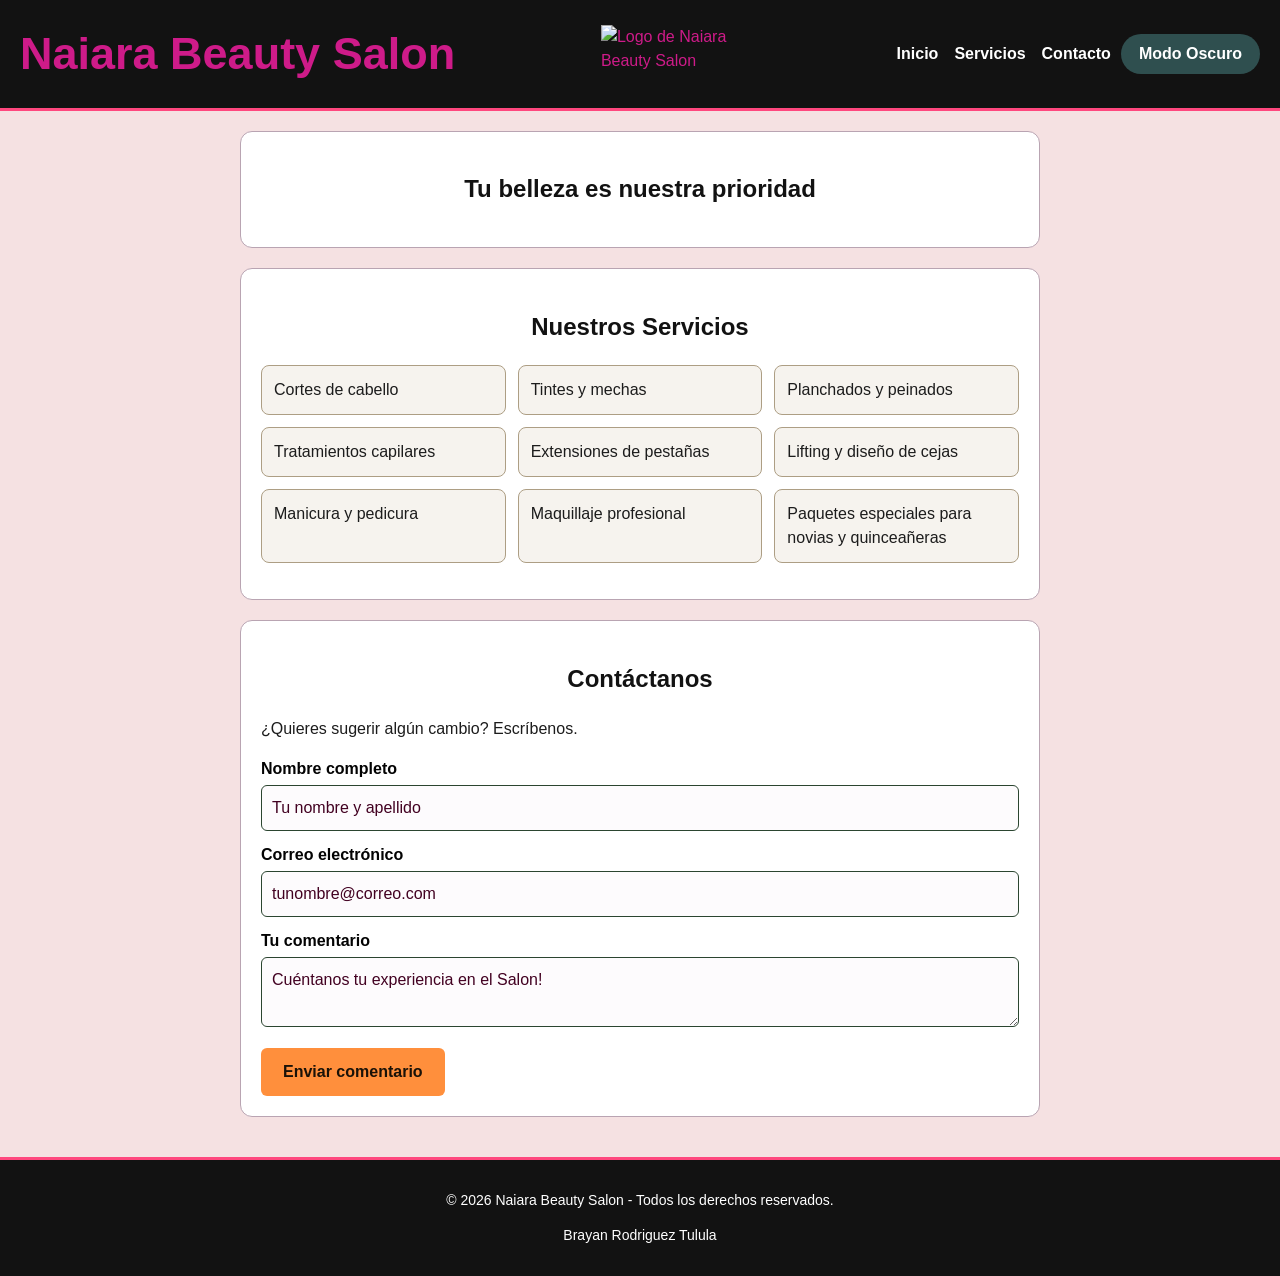
==== index.html @ d3274404 "update style.css" ====
<!DOCTYPE html>
<html lang="es">

<head>
    <title>Naiara Beauty Salon</title>
    <link rel="stylesheet" href="style.css">
    <meta name="viewport" content="width=device-width, initial-scale=1">
</head>

<body>
    <header>
        <p class="marca">Naiara Beauty Salon</p>
        <img src="logo.png" alt="Logo de Naiara Beauty Salon">
        <nav>
            <ul>
                <li><a href="#">Inicio</a></li>
                <li><a href="#">Servicios</a></li>
                <li><a href="#">Contacto </a></li>
            </ul>
        </nav>
        <button type="button" id="btn-tema" class="boton-modo"> Modo Oscuro</button>
    </header>
    <main>
        <section id="inicio" class="tarjeta">
            <h1>Tu belleza es nuestra prioridad</h1>
        </section>

        <section id="servicios" class="tarjeta">
            <h2>Nuestros Servicios</h2>
            <ul>
                <li>Cortes de cabello</li>
                <li>Tintes y mechas</li>
                <li>Planchados y peinados</li>
                <li>Tratamientos capilares</li>
                <li>Extensiones de pestañas</li>
                <li>Lifting y diseño de cejas</li>
                <li>Manicura y pedicura</li>
                <li>Maquillaje profesional</li>
                <li>Paquetes especiales para novias y quinceañeras</li>
            </ul>
        </section>
        <section id="contacto" class="tarjeta">
            <h2>Contáctanos</h2>
            <p>¿Quieres sugerir algún cambio? Escríbenos.</p>
            <form>
                <label for="nombre">Nombre completo</label>
                <input type="text" id="nombre" name="nombre" placeholder="Tu nombre y apellido" required>

                <label for="correo">Correo electrónico</label>
                <input type="email" id="correo" name="correo" placeholder="tunombre@correo.com" required>

                <label for="comentario">Tu comentario</label>
                <textarea id="comentario" name="comentario rows="4" placeholder="Cuéntanos tu experiencia en el Salon!"></textarea>

                <button type="submit">Enviar comentario</button>
            </form>
        </section>
    </main>
    <footer>
        <p>&copy; 2026 Naiara Beauty Salon - Todos los derechos reservados. </p>
        <p>Brayan Rodriguez Tulula</p>
    </footer>
    <script src="script.js"></script>
</body>

</html>
---- style.css ----
body {
    background-color: #f5e1e2; 
    color: #1c1c1c;          
    font-family: Arial, sans-serif;
    line-height: 1.5;
    margin: 0;
    padding: 0;
}
header {
    background-color: #121212; 
    color: #ce1b89;
    padding: 20px;
    border-bottom: 3px solid #ff477e; 
    display: flex;
    justify-content: space-between;
    align-items: center;
}

.boton-modo{
  margin-left: 10px;
  background-color: darkslategrey;
  color: #ffffff;
  border: none;
  border-radius: 20px;
  padding: 8px 18px;
  font: inherit;
  font-weight: bold;
}
.marca {
  font-size: 45px;
  font-weight: bold;
  margin: 0;
}
header img {
    display: block;
    margin: 0 auto 10px auto;       
    max-width: 150px;         
}
h1, h2 {
    color: #121212;       
    text-align: center;       
}
nav ul {
    list-style-type: none;     
    padding: 0;
    margin: 0;
    display: flex;
    gap: 16px;
    align-items: center;       
}
nav a {
  color: #ffffff;
  text-decoration: none;
  font-weight: bold;
}

main {
  max-width: 800px;
  margin: 0 auto;
  padding: 20px;
}

.tarjeta{
    background-color: #ffffff;
    border: 1px solid #b9a4b2;
    border-radius: 12px;
    padding: 20px;
    margin-bottom: 20px;
}
#servicios ul {
  list-style: none;
  padding: 0;
  display: flex;
  flex-wrap: wrap;
  gap: 12px;
}

#servicios li {
  flex: 1 1 160px;
  background-color: #f6f3ee;
  border: 1px solid #ad9e84;
  border-radius: 8px;
  padding: 12px;
}

form label {
  display: block;
  font-weight: bold;
  margin: 12px 0 4px;
  color: #030303;
}

form input,
form textarea {
  width: 100%;
  padding: 10px;
  border: 1px solid #2b4530;
  border-radius: 6px;
  box-sizing: border-box;
  font: inherit;
  background-color: #fdfbfd;
  color: #050505;
}

form input::placeholder,
form textarea::placeholder {
  color: #420121;
}

form button {
  display: grid;
  margin-top: 14px;
  background-color: #ff8f3c;
  color: #1a1208;
  border: none;
  border-radius: 6px;
  padding: 12px 22px;
  font: inherit;
  font-weight: bold;
  justify-content: center;
}

footer {
    background-color: #121212;
    border-top: 3px solid #ff477e;
    text-align: center;     
    color: #ffffff;        
    font-size: 14px;
    padding: 16px;
}
@media (max-width: 600px) {
  header {
    flex-direction: column;
    align-items: flex-start;
    gap: 12px;
  }

  nav ul {
    flex-direction: column;
    align-items: flex-start;
    gap: 8px;
  }

  main {
    padding: 12px;
  }

  .tarjeta {
    padding: 16px;
  }

  h1 {
    font-size: 24px;
  }

  #servicios li {
    flex-basis: 100%;
  }

  /* ACTIVAR MODO OSCURO */
  body.oscuro{
    background-color: dimgray;
    color: #ffffff;
  }
  body.oscuro nav{
    background-color: gray;
  }

body.oscuro .tarjeta{
  background-color: gray;
  border-color: #ffffff;
}
body.oscuro .tarjeta h2{
  color: #ce1b89;
}

}
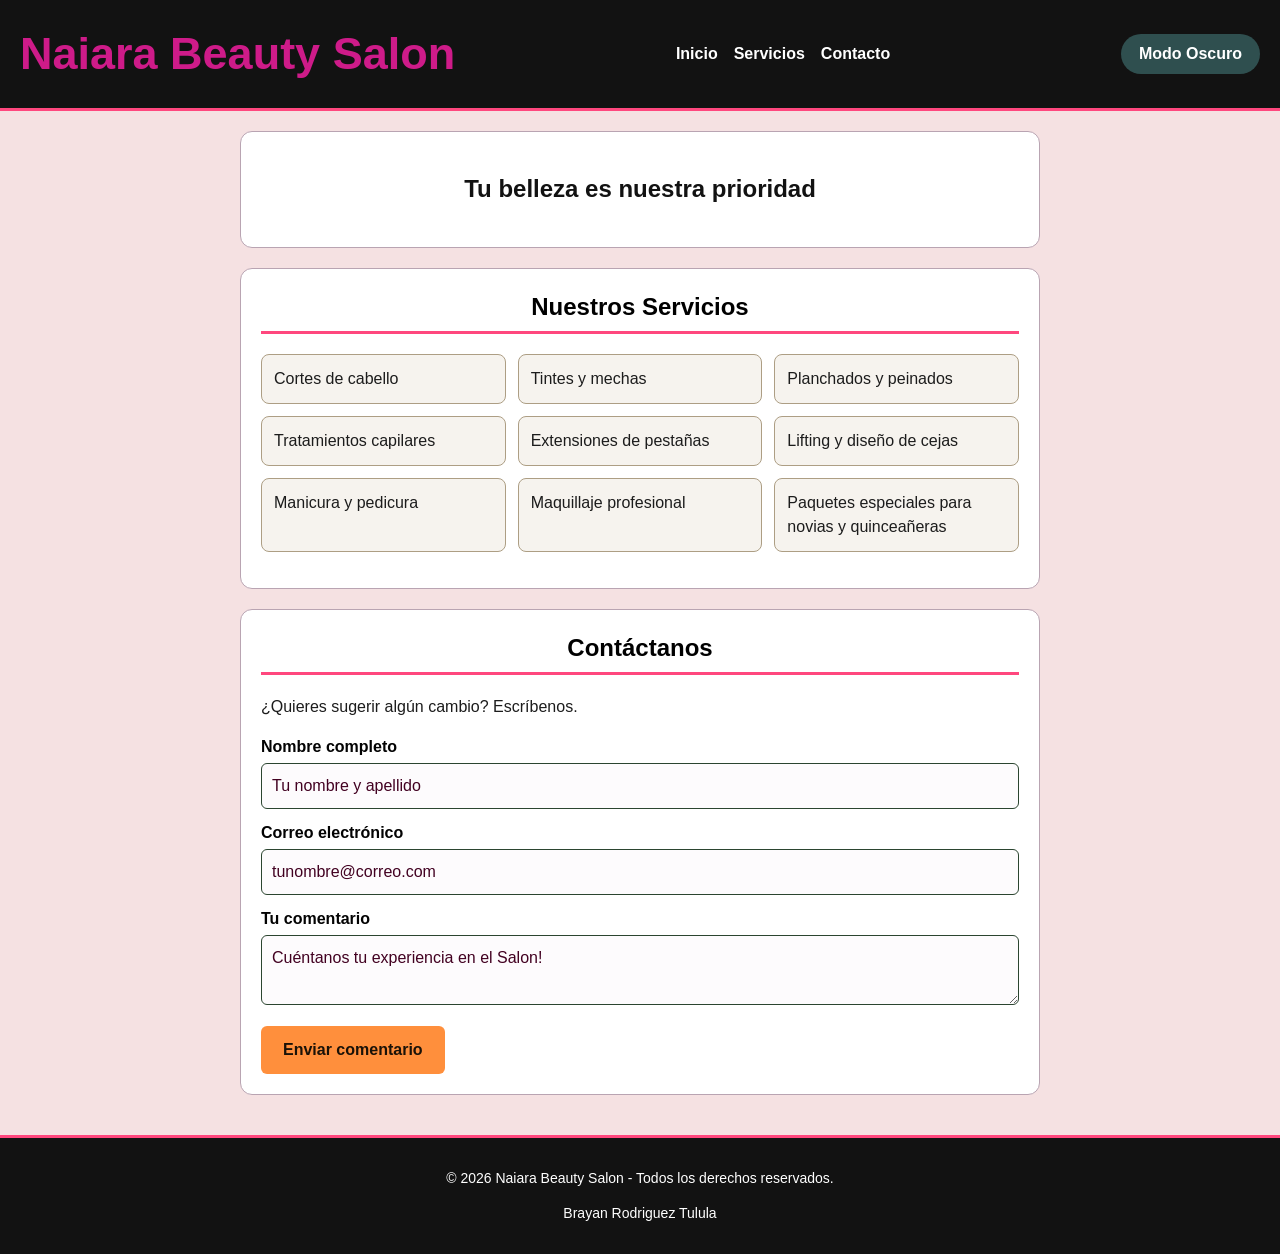
==== commit 61b3f0df: "update style.css" ====
--- a/index.html
+++ b/index.html
@@ -10,7 +10,6 @@
 <body>
     <header>
         <p class="marca">Naiara Beauty Salon</p>
-        <img src="logo.png" alt="Logo de Naiara Beauty Salon">
         <nav>
             <ul>
                 <li><a href="#">Inicio</a></li>
--- a/style.css
+++ b/style.css
@@ -1,22 +1,24 @@
 body {
-    background-color: #f5e1e2; 
-    color: #1c1c1c;          
-    font-family: Arial, sans-serif;
-    line-height: 1.5;
-    margin: 0;
-    padding: 0;
-}
+  background-color: #f5e1e2;
+  color: #1c1c1c;
+  font-family: Arial, sans-serif;
+  line-height: 1.5;
+  margin: 0;
+  padding: 0;
+}
+
+
 header {
-    background-color: #121212; 
-    color: #ce1b89;
-    padding: 20px;
-    border-bottom: 3px solid #ff477e; 
-    display: flex;
-    justify-content: space-between;
-    align-items: center;
-}
-
-.boton-modo{
+  background-color: #121212;
+  color: #ce1b89;
+  padding: 20px;
+  border-bottom: 3px solid #ff477e;
+  display: flex;
+  justify-content: space-between;
+  align-items: center;
+}
+
+.boton-modo {
   margin-left: 10px;
   background-color: darkslategrey;
   color: #ffffff;
@@ -26,28 +28,28 @@
   font: inherit;
   font-weight: bold;
 }
+
 .marca {
   font-size: 45px;
   font-weight: bold;
   margin: 0;
 }
-header img {
-    display: block;
-    margin: 0 auto 10px auto;       
-    max-width: 150px;         
-}
-h1, h2 {
-    color: #121212;       
-    text-align: center;       
-}
+
+h1,
+h2 {
+  color: #121212;
+  text-align: center;
+}
+
 nav ul {
-    list-style-type: none;     
-    padding: 0;
-    margin: 0;
-    display: flex;
-    gap: 16px;
-    align-items: center;       
-}
+  list-style-type: none;
+  padding: 0;
+  margin: 0;
+  display: flex;
+  gap: 16px;
+  align-items: center;
+}
+
 nav a {
   color: #ffffff;
   text-decoration: none;
@@ -60,13 +62,21 @@
   padding: 20px;
 }
 
-.tarjeta{
-    background-color: #ffffff;
-    border: 1px solid #b9a4b2;
-    border-radius: 12px;
-    padding: 20px;
-    margin-bottom: 20px;
-}
+.tarjeta {
+  background-color: #ffffff;
+  border: 1px solid #b9a4b2;
+  border-radius: 12px;
+  padding: 20px;
+  margin-bottom: 20px;
+}
+
+.tarjeta h2 {
+  margin-top: 0;
+  color: #000000;
+  border-bottom: 3px solid #ff477e;
+  padding-bottom: 6px;
+}
+
 #servicios ul {
   list-style: none;
   padding: 0;
@@ -108,7 +118,6 @@
 }
 
 form button {
-  display: grid;
   margin-top: 14px;
   background-color: #ff8f3c;
   color: #1a1208;
@@ -117,17 +126,58 @@
   padding: 12px 22px;
   font: inherit;
   font-weight: bold;
-  justify-content: center;
 }
 
 footer {
-    background-color: #121212;
-    border-top: 3px solid #ff477e;
-    text-align: center;     
-    color: #ffffff;        
-    font-size: 14px;
-    padding: 16px;
-}
+  background-color: #121212;
+  border-top: 3px solid #ff477e;
+  text-align: center;
+  color: #ffffff;
+  font-size: 14px;
+  padding: 16px;
+}
+
+/* ACTIVAR MODO OSCURO */
+body.oscuro {
+  background-color: dimgray;
+  color: #000000;
+}
+
+body.oscuro nav {
+  background-color: rgb(0, 0, 0);
+}
+
+body.oscuro .tarjeta {
+  background-color: gray;
+  border-color: #ce1b89;
+}
+
+body.oscuro .tarjeta h1 {
+  color: #ffffff;
+}
+
+body.oscuro .tarjeta h2 {
+  color: #ffffff;
+}
+body.oscuro .tarjeta p {
+  color: #ffffff;
+}
+body.oscuro form label {
+  color: #ffffff;
+}
+body.oscuro form input,
+body.oscuro form textarea {
+  background-color: #e7e7e6;
+  border-color: #cfe0d1;
+  color: #ffffff;
+}
+
+body.oscuro form input::placeholder,
+body.oscuro form textarea::placeholder {
+  color: #696969;
+}
+
+
 @media (max-width: 600px) {
   header {
     flex-direction: column;
@@ -157,21 +207,6 @@
     flex-basis: 100%;
   }
 
-  /* ACTIVAR MODO OSCURO */
-  body.oscuro{
-    background-color: dimgray;
-    color: #ffffff;
-  }
-  body.oscuro nav{
-    background-color: gray;
-  }
-
-body.oscuro .tarjeta{
-  background-color: gray;
-  border-color: #ffffff;
-}
-body.oscuro .tarjeta h2{
-  color: #ce1b89;
-}
+
 
 }
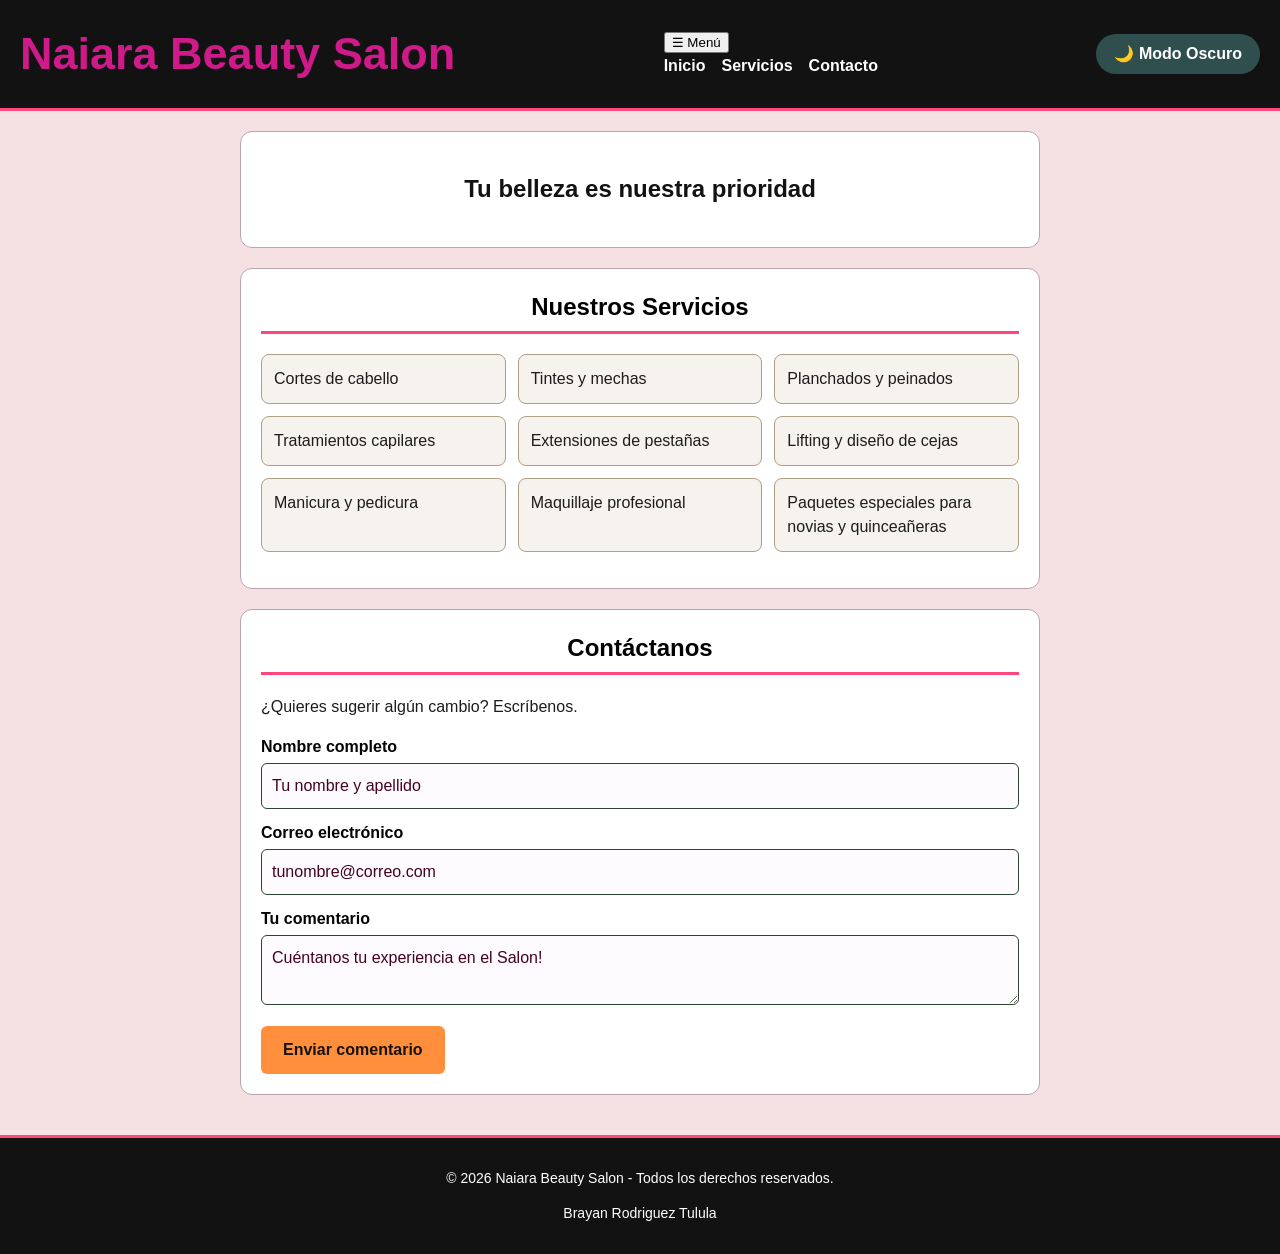
==== commit e910478c: "update script.js" ====
--- a/index.html
+++ b/index.html
@@ -11,13 +11,14 @@
     <header>
         <p class="marca">Naiara Beauty Salon</p>
         <nav>
+            <button type="button" id="btn-menu" class="hamburguesa">☰ Menú</button>
             <ul>
                 <li><a href="#">Inicio</a></li>
                 <li><a href="#">Servicios</a></li>
                 <li><a href="#">Contacto </a></li>
             </ul>
         </nav>
-        <button type="button" id="btn-tema" class="boton-modo"> Modo Oscuro</button>
+        <button type="button" id="btn-tema" class="boton-modo">🌙 Modo Oscuro</button>
     </header>
     <main>
         <section id="inicio" class="tarjeta">
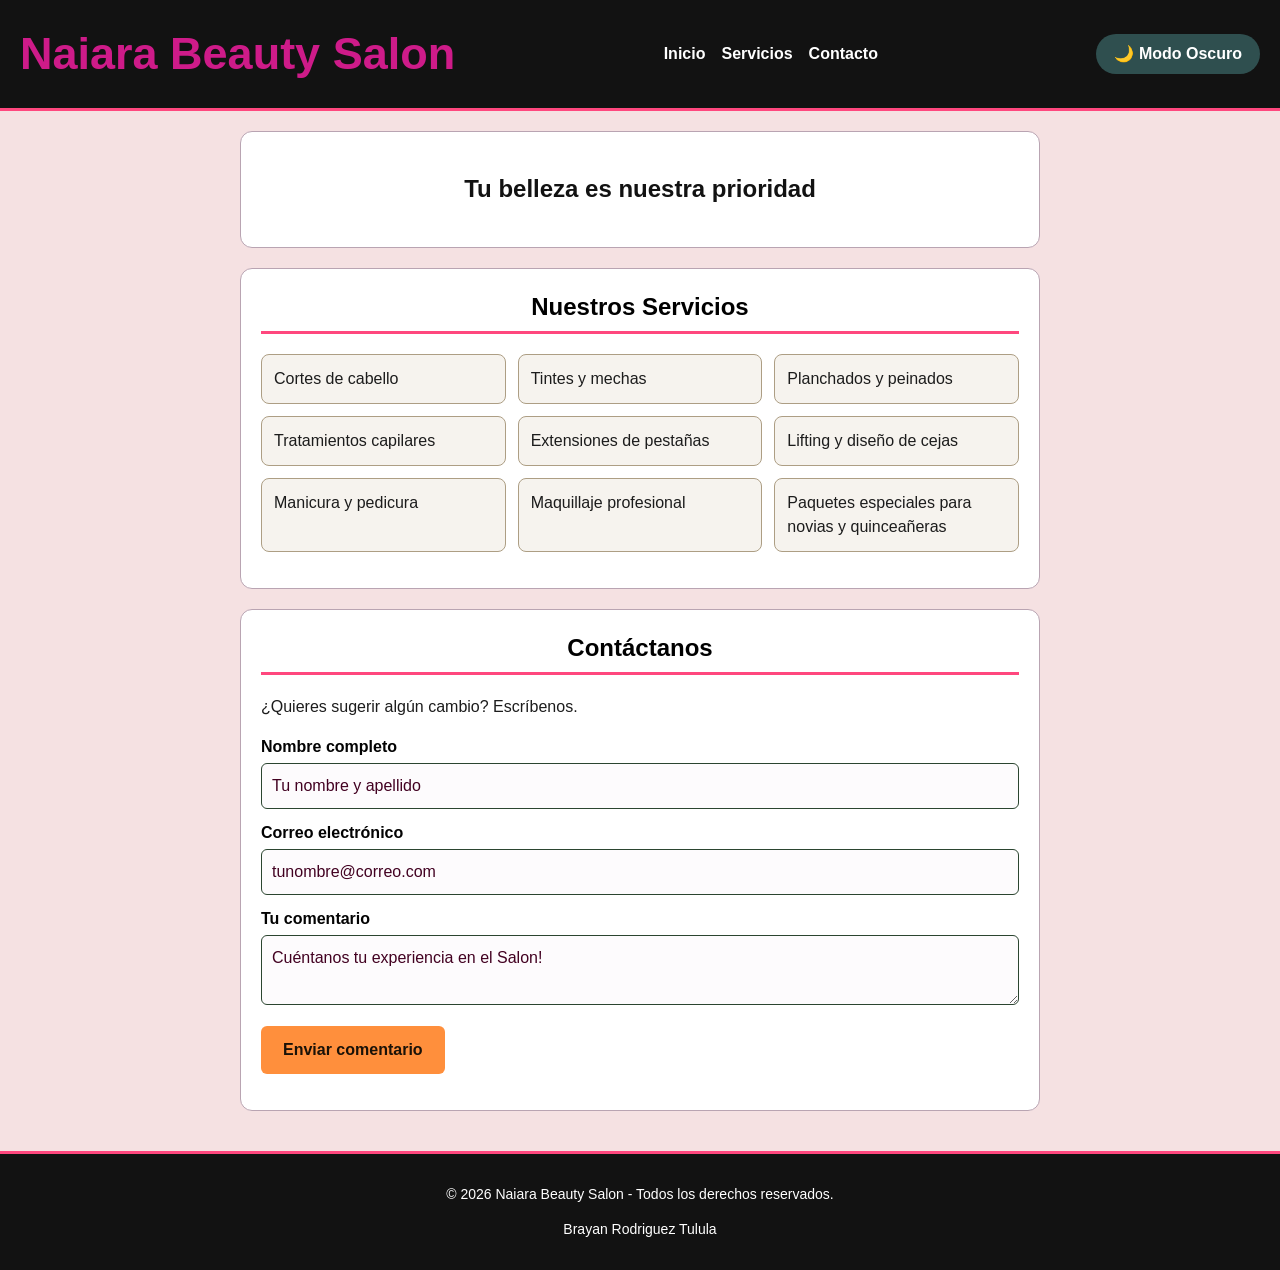
==== commit 7e1a819d: "update index.html" ====
--- a/index.html
+++ b/index.html
@@ -42,7 +42,7 @@
         <section id="contacto" class="tarjeta">
             <h2>Contáctanos</h2>
             <p>¿Quieres sugerir algún cambio? Escríbenos.</p>
-            <form>
+            <form id="form-contacto" novalidate>
                 <label for="nombre">Nombre completo</label>
                 <input type="text" id="nombre" name="nombre" placeholder="Tu nombre y apellido" required>
 
@@ -51,8 +51,8 @@
 
                 <label for="comentario">Tu comentario</label>
                 <textarea id="comentario" name="comentario rows="4" placeholder="Cuéntanos tu experiencia en el Salon!"></textarea>
-
                 <button type="submit">Enviar comentario</button>
+                <p id="aviso-contacto" class="aviso"></p>
             </form>
         </section>
     </main>
--- a/style.css
+++ b/style.css
@@ -56,6 +56,21 @@
   font-weight: bold;
 }
 
+#btn-menu {
+  display: none;
+}
+
+.hamburguesa {
+  margin: 0 auto 8px;
+  background-color: #381632;
+  color: #cfe3d1;
+  border: 1px solid #452b43;
+  border-radius: 6px;
+  padding: 8px 16px;
+  font: inherit;
+  font-weight: bold;
+}
+
 main {
   max-width: 800px;
   margin: 0 auto;
@@ -147,6 +162,12 @@
   background-color: rgb(0, 0, 0);
 }
 
+body.oscuro .hamburguesa {
+  background-color: #381632;
+  color: #ffffff;
+  border-color: #5e1b59;
+}
+
 body.oscuro .tarjeta {
   background-color: gray;
   border-color: #ce1b89;
@@ -179,6 +200,10 @@
 
 
 @media (max-width: 600px) {
+  #btn-menu {
+    display: block;
+  }
+
   header {
     flex-direction: column;
     align-items: flex-start;
@@ -186,9 +211,13 @@
   }
 
   nav ul {
+    display: none;
     flex-direction: column;
-    align-items: flex-start;
-    gap: 8px;
+    align-items: center;
+    gap: 10px;
+  } 
+  nav ul.abierto {
+    display: flex;
   }
 
   main {
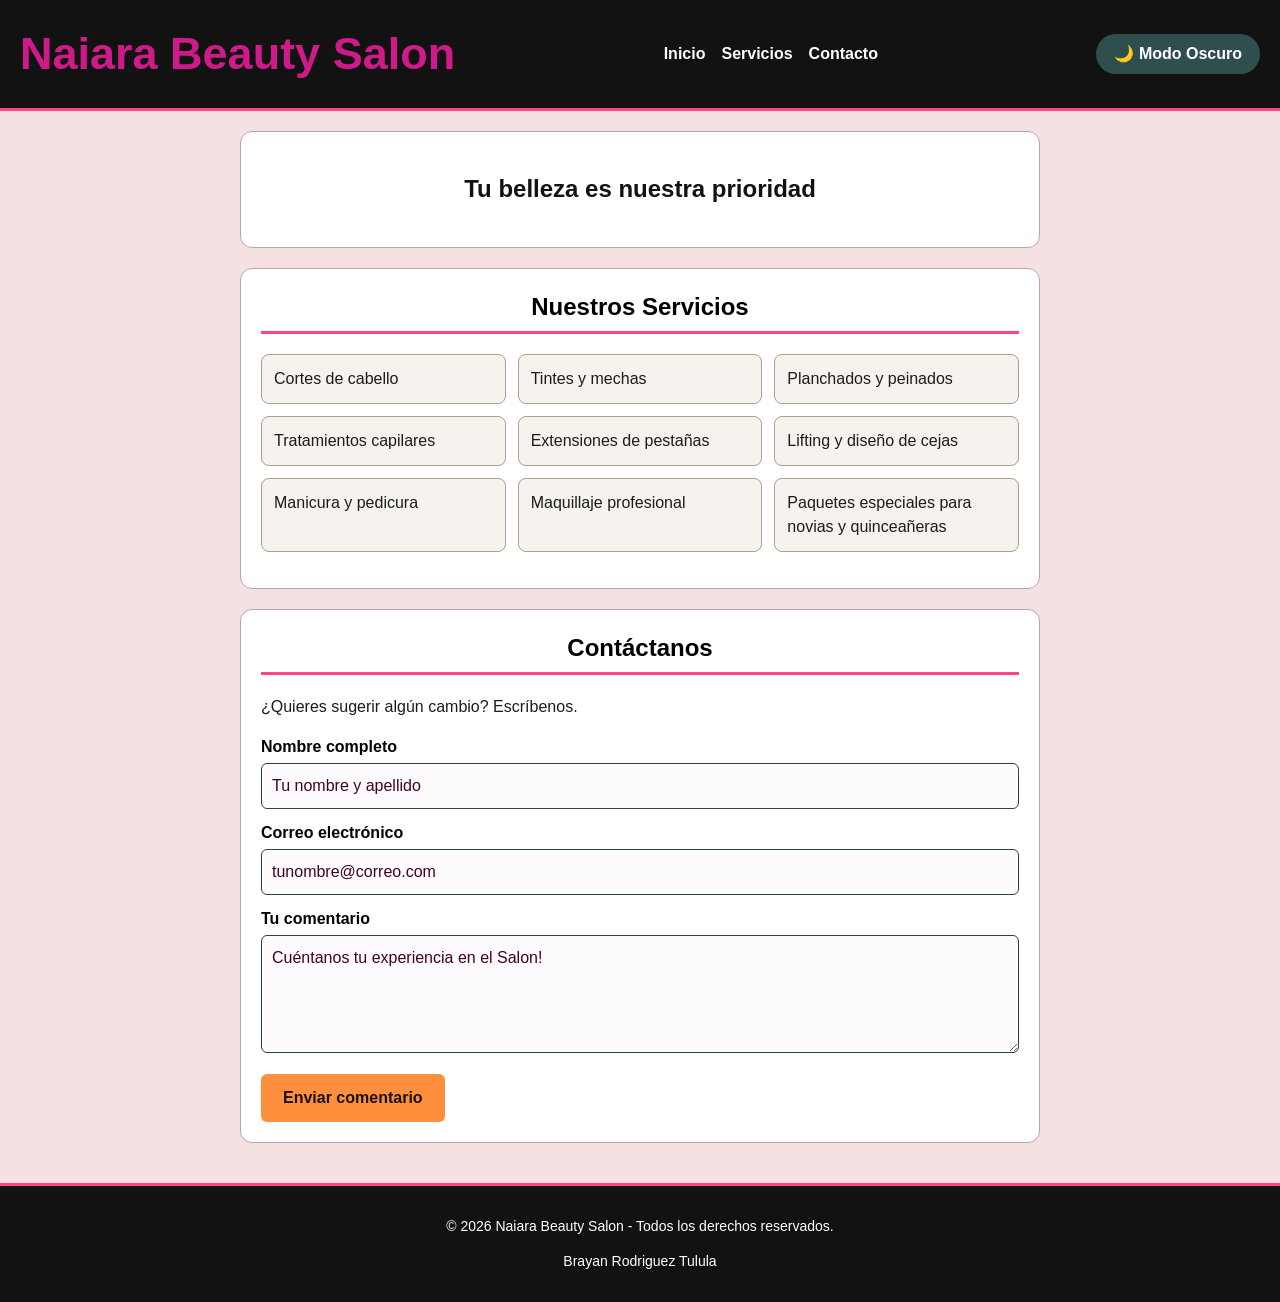
==== commit fbfd1cdf: "update script.js" ====
--- a/index.html
+++ b/index.html
@@ -13,9 +13,9 @@
         <nav>
             <button type="button" id="btn-menu" class="hamburguesa">☰ Menú</button>
             <ul>
-                <li><a href="#">Inicio</a></li>
-                <li><a href="#">Servicios</a></li>
-                <li><a href="#">Contacto </a></li>
+                <li><a href="#inicio">Inicio</a></li>
+                <li><a href="#servicios">Servicios</a></li>
+                <li><a href="#contacto">Contacto </a></li>
             </ul>
         </nav>
         <button type="button" id="btn-tema" class="boton-modo">🌙 Modo Oscuro</button>
@@ -50,7 +50,7 @@
                 <input type="email" id="correo" name="correo" placeholder="tunombre@correo.com" required>
 
                 <label for="comentario">Tu comentario</label>
-                <textarea id="comentario" name="comentario rows="4" placeholder="Cuéntanos tu experiencia en el Salon!"></textarea>
+                <textarea id="comentario" name="comentario" rows="4" placeholder = "Cuéntanos tu experiencia en el Salon!"></textarea>
                 <button type="submit">Enviar comentario</button>
                 <p id="aviso-contacto" class="aviso"></p>
             </form>
--- a/style.css
+++ b/style.css
@@ -143,6 +143,20 @@
   font-weight: bold;
 }
 
+.aviso{
+  display: none;
+  margin-top: 14px;
+}
+.aviso.error{
+  display: block;
+  color: red;
+}
+.aviso.exito{
+  display: block;
+  color: green;
+}
+
+
 footer {
   background-color: #121212;
   border-top: 3px solid #ff477e;
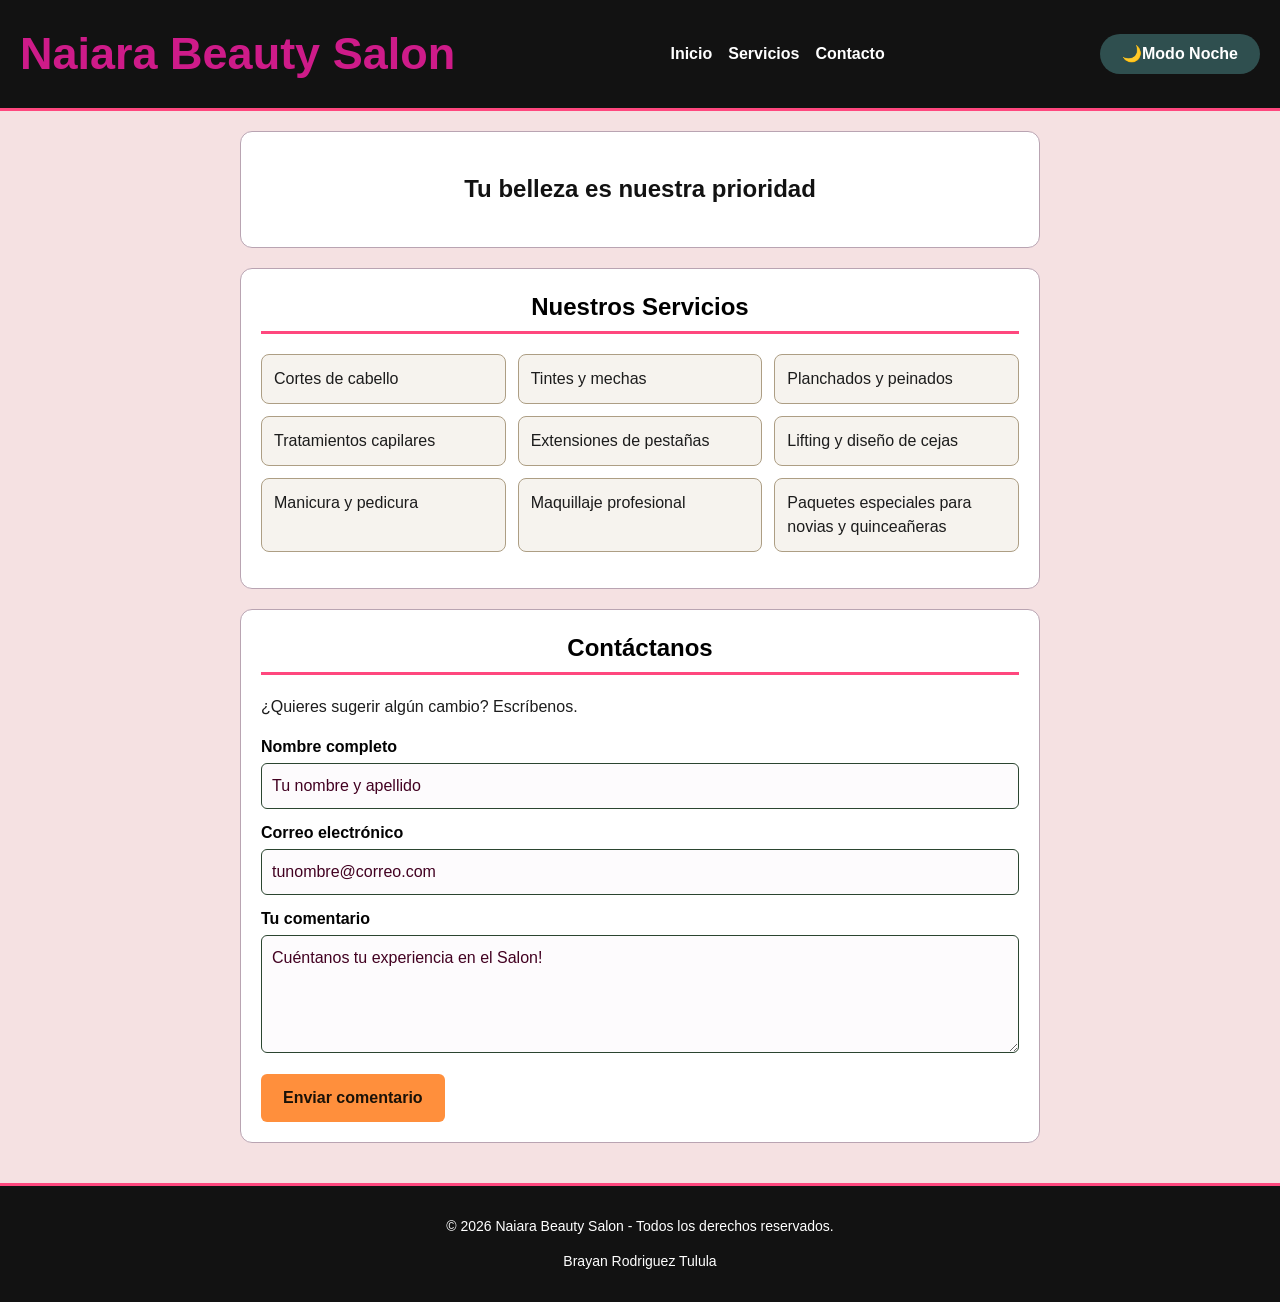
==== commit 8393fa15: "update style.css" ====
--- a/index.html
+++ b/index.html
@@ -2,6 +2,7 @@
 <html lang="es">
 
 <head>
+    <meta charset="UTF-8">
     <title>Naiara Beauty Salon</title>
     <link rel="stylesheet" href="style.css">
     <meta name="viewport" content="width=device-width, initial-scale=1">
@@ -18,7 +19,7 @@
                 <li><a href="#contacto">Contacto </a></li>
             </ul>
         </nav>
-        <button type="button" id="btn-tema" class="boton-modo">🌙 Modo Oscuro</button>
+        <button type="button" id="btn-tema" class="boton-modo">🌙Modo Noche</button>
     </header>
     <main>
         <section id="inicio" class="tarjeta">
@@ -52,7 +53,7 @@
                 <label for="comentario">Tu comentario</label>
                 <textarea id="comentario" name="comentario" rows="4" placeholder = "Cuéntanos tu experiencia en el Salon!"></textarea>
                 <button type="submit">Enviar comentario</button>
-                <p id="aviso-contacto" class="aviso"></p>
+                <p id="error-contacto" class="aviso"></p>
             </form>
         </section>
     </main>
--- a/style.css
+++ b/style.css
@@ -19,7 +19,7 @@
 }
 
 .boton-modo {
-  margin-left: 10px;
+  margin-left: 0px;
   background-color: darkslategrey;
   color: #ffffff;
   border: none;
@@ -27,6 +27,8 @@
   padding: 8px 18px;
   font: inherit;
   font-weight: bold;
+  width: 160px;
+  text-align: center;
 }
 
 .marca {
@@ -146,14 +148,21 @@
 .aviso{
   display: none;
   margin-top: 14px;
+  padding: 10px 14px;
+  border-radius: 7px;
+  font-weight: bold;
 }
 .aviso.error{
   display: block;
-  color: red;
+  background-color: #ffe6e6;
+  color: #8a1c1c;
+  border-left: 4px solid #f04e91;
 }
 .aviso.exito{
   display: block;
-  color: green;
+  color: #1b5e20;
+  background-color: #e6f6ea;
+  border-left: 4px solid #2e7d32;
 }
 
 
@@ -204,12 +213,22 @@
 body.oscuro form textarea {
   background-color: #e7e7e6;
   border-color: #cfe0d1;
-  color: #ffffff;
 }
 
 body.oscuro form input::placeholder,
 body.oscuro form textarea::placeholder {
   color: #696969;
+}
+
+body.oscuro .aviso.error {
+  color: #ffb4b4;
+  background-color: #3a1414;
+  border-left: 4px solid #f04e91;
+}
+body.oscuro .aviso.exito {
+  background-color: #14301b;
+  color: #b7f0c4;
+  border-left: 4px solid #3fbf6a;
 }
 
 
